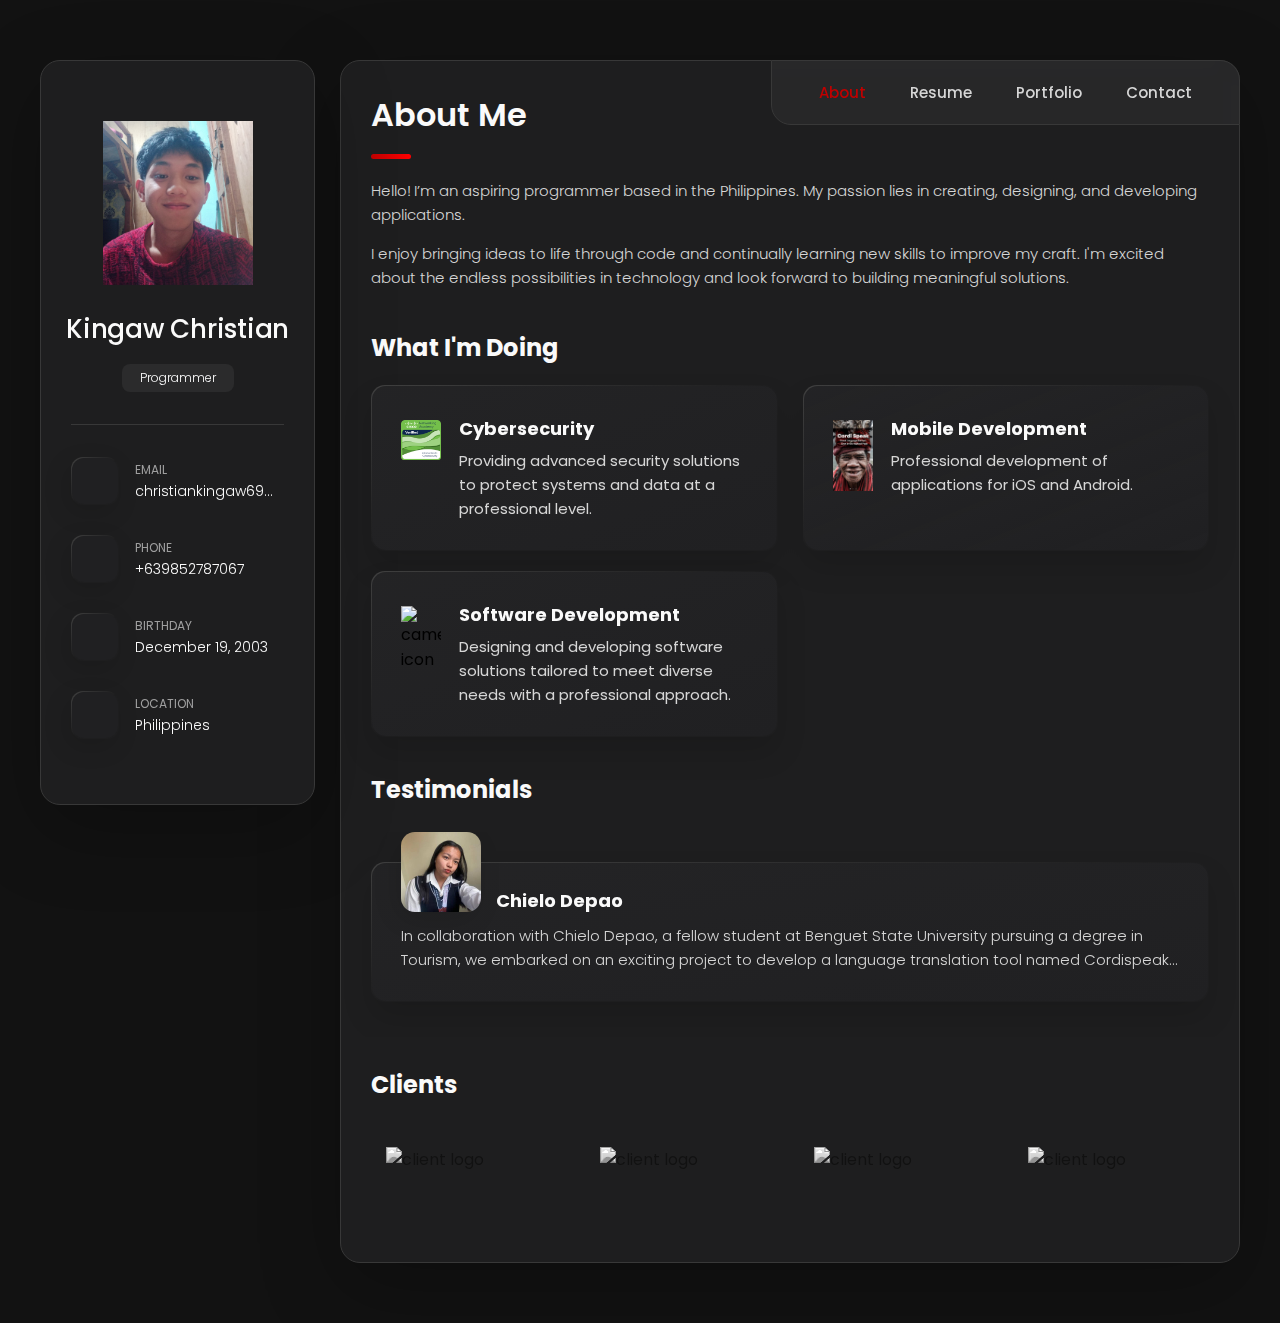
==== about_me.html @ 896e009c "Edit" ====
<!DOCTYPE html>
<html lang="en">

<head>
  <meta charset="UTF-8">
  <meta http-equiv="X-UA-Compatible" content="IE=edge">
  <meta name="viewport" content="width=device-width, initial-scale=1.0">
  <title>vCard - Personal Portfolio</title>

  <!--
    - favicon
  -->
  <link rel="shortcut icon" href="images/icon/pirate.png" type="image/x-icon">

  <!--
    - custom css link
  -->
  <link rel="stylesheet" href="/css/about_me.css">

  <!--
    - google font link
  -->
  <link rel="preconnect" href="https://fonts.googleapis.com">
  <link rel="preconnect" href="https://fonts.gstatic.com" crossorigin>
  <link href="https://fonts.googleapis.com/css2?family=Poppins:wght@300;400;500;600&display=swap" rel="stylesheet">
</head>

<body>

  <!--
    - #MAIN
  -->

  <main>

    <!--
      - #SIDEBAR
    -->

    <aside class="sidebar" data-sidebar>

      <div class="sidebar-info">

        <figure class="avatar-box">
          <img src="/images/profile/asdf.jpg" alt="Richard hanrick" width="80">
        </figure>

        <div class="info-content">
          <h1 class="name" title="Richard hanrick">Kingaw Christian</h1>

          <p class="title">Programmer</p>
        </div>

        <button class="info_more-btn" data-sidebar-btn>
          <span>Show Contacts</span>

          <ion-icon name="chevron-down"></ion-icon>
        </button>

      </div>

      <div class="sidebar-info_more">

        <div class="separator"></div>

        <ul class="contacts-list">

          <li class="contact-item">

            <div class="icon-box">
              <ion-icon name="mail-outline"></ion-icon>
            </div>

            <div class="contact-info">
              <p class="contact-title">Email</p>

              <a href="mailto:richard@example.com" class="contact-link">christiankingaw69@gmail.com</a>
            </div>

          </li>

          <li class="contact-item">

            <div class="icon-box">
              <ion-icon name="phone-portrait-outline"></ion-icon>
            </div>

            <div class="contact-info">
              <p class="contact-title">Phone</p>

              <a href="tel:+12133522795" class="contact-link">+639852787067</a>
            </div>

          </li>

          <li class="contact-item">

            <div class="icon-box">
              <ion-icon name="calendar-outline"></ion-icon>
            </div>

            <div class="contact-info">
              <p class="contact-title">Birthday</p>

              <time datetime="1982-06-23">December 19, 2003</time>
            </div>

          </li>

          <li class="contact-item">

            <div class="icon-box">
              <ion-icon name="location-outline"></ion-icon>
            </div>

            <div class="contact-info">
              <p class="contact-title">Location</p>

              <address>Philippines</address>
            </div>

          </li>

        </ul>

        <div class="separator"></div>

        <ul class="social-list">

          <li class="social-item">
            <a href="#" class="social-link">
              <ion-icon name="logo-facebook"></ion-icon>
            </a>
          </li>

          <li class="social-item">
            <a href="#" class="social-link">
              <ion-icon name="logo-twitter"></ion-icon>
            </a>
          </li>

          <li class="social-item">
            <a href="#" class="social-link">
              <ion-icon name="logo-instagram"></ion-icon>
            </a>
          </li>

        </ul>

      </div>

    </aside>





    <!--
      - #main-content
    -->

    <div class="main-content">

      <!--
        - #NAVBAR
      -->

      <nav class="navbar">

        <ul class="navbar-list">

          <li class="navbar-item">
            <button class="navbar-link  active" data-nav-link>About</button>
          </li>

          <li class="navbar-item">
            <button class="navbar-link" data-nav-link>Resume</button>
          </li>

          <li class="navbar-item">
            <button class="navbar-link" data-nav-link>Portfolio</button>
          </li>

          <li class="navbar-item">
            <button class="navbar-link" data-nav-link>Contact</button>
          </li>

        </ul>

      </nav>





      <!--
        - #ABOUT
      -->

      <article class="about  active" data-page="about">

        <header>
          <h2 class="h2 article-title">About me</h2>
        </header>

        <section class="about-text">
          <p>
            Hello! I’m an aspiring programmer based in the Philippines. My passion lies in creating, designing, and developing applications. 
          </p>

          <p>
            I enjoy bringing ideas to life through code and continually learning new skills to improve my craft. I'm excited about the endless possibilities in technology and look forward to building meaningful solutions.
          </p>
        </section>


        <!--
          - service
        -->

        <section class="service">

          <h3 class="h3 service-title">What i'm doing</h3>

          <ul class="service-list">

            <li class="service-item">

              <div class="service-icon-box">
                <img src="/images/icon/about/introduction_to_cybersecurity_16.png" alt="Cybersecurity icon" width="40">
              </div>
            
              <div class="service-content-box">
                <h4 class="h4 service-item-title">Cybersecurity</h4>
            
                <p class="service-item-text">
                  Providing advanced security solutions to protect systems and data at a professional level.
                </p>
              </div>
            
            </li>
            

            <li class="service-item">

              <div class="service-icon-box">
                <img src="/images/icon/about/Cordigo.jpg" alt="mobile app icon" width="40">
              </div>

              <div class="service-content-box">
                <h4 class="h4 service-item-title">Mobile Development</h4>

                <p class="service-item-text">
                  Professional development of applications for iOS and Android.
                </p>
              </div>

            </li>

            <li class="service-item">

              <div class="service-icon-box">
                <img src="./assets/images/icon-photo.svg" alt="camera icon" width="40">
              </div>

              <div class="service-content-box">
                <h4 class="h4 service-item-title">Software Development</h4>

                <p class="service-item-text">
                  Designing and developing software solutions tailored to meet diverse needs with a professional approach.
                </p>
                </p>
              </div>

            </li>

          </ul>

        </section>


        <!--
          - testimonials
        -->

        <section class="testimonials">

          <h3 class="h3 testimonials-title">Testimonials</h3>

          <ul class="testimonials-list has-scrollbar">

            <li class="testimonials-item">
              <div class="content-card" data-testimonials-item>

                <figure class="testimonials-avatar-box">
                  <img src="/images/icon/testimonials/chielo.jpg" alt="Chielo Depao" width="60" data-testimonials-avatar>
                </figure>

                <h4 class="h4 testimonials-item-title" data-testimonials-title>Chielo Depao</h4>

                <div class="testimonials-text" data-testimonials-text>
                  <p>
                    In collaboration with Chielo Depao, a fellow student at Benguet State University pursuing a degree in Tourism, we embarked on an exciting project to develop a language translation tool named Cordispeak. This innovative tool aims to facilitate seamless communication between locals and tourists in the Cordillera region, fostering cultural exchange and understanding.
                  </p>
                  <p><strong>Our Focus: The User Interface</strong></p>
                <p>As part of this collaborative effort, we concentrated on designing the user interface (UI) of Cordispeak. The UI is the visual aspect of the application that users interact with. Our goal was to create a clean, intuitive, and visually appealing interface that would make the translation process as smooth as possible.</p>
                </div>

              </div>
            </li>

          </ul>

        </section>


        <!--
          - testimonials modal
        -->

        <div class="modal-container" data-modal-container>

          <div class="overlay" data-overlay></div>

          <section class="testimonials-modal">

            <button class="modal-close-btn" data-modal-close-btn>
              <ion-icon name="close-outline"></ion-icon>
            </button>

            <div class="modal-img-wrapper">
              <figure class="modal-avatar-box">
                <img src="./assets/images/avatar-1.png" alt="Daniel lewis" width="80" data-modal-img>
              </figure>

              <img" alt="quote icon">
            </div>

            <div class="modal-content">

              <h4 class="h3 modal-title" data-modal-title>Daniel lewis</h4>

              <time datetime="2024">2024</time>

              <div data-modal-text>
                <p>
                  In collaboration with Chielo Depao, a fellow student at Benguet State University pursuing a degree in Tourism, we embarked on an exciting project to develop a language translation tool named Cordispeak. This innovative tool aims to facilitate seamless communication between locals and tourists in the Cordillera region, fostering cultural exchange and understanding.
                </p>
                <p><strong>Our Focus: The User Interface</strong></p>
              <p>As part of this collaborative effort, we concentrated on designing the user interface (UI) of Cordispeak. The UI is the visual aspect of the application that users interact with. Our goal was to create a clean, intuitive, and visually appealing interface that would make the translation process as smooth as possible.
                </p>
              </div>

            </div>

          </section>

        </div>


        <!--
          - clients
        -->

        <section class="clients">

          <h3 class="h3 clients-title">Clients</h3>

          <ul class="clients-list has-scrollbar">

            <li class="clients-item">
              <a href="#">
                <img src="./assets/images/logo-1-color.png" alt="client logo">
              </a>
            </li>

            <li class="clients-item">
              <a href="#">
                <img src="./assets/images/logo-2-color.png" alt="client logo">
              </a>
            </li>

            <li class="clients-item">
              <a href="#">
                <img src="./assets/images/logo-3-color.png" alt="client logo">
              </a>
            </li>

            <li class="clients-item">
              <a href="#">
                <img src="./assets/images/logo-4-color.png" alt="client logo">
              </a>
            </li>

            <li class="clients-item">
              <a href="#">
                <img src="./assets/images/logo-5-color.png" alt="client logo">
              </a>
            </li>

            <li class="clients-item">
              <a href="#">
                <img src="./assets/images/logo-6-color.png" alt="client logo">
              </a>
            </li>

          </ul>

        </section>

      </article>





      <!--
        - #RESUME
      -->

      <article class="resume" data-page="resume">

        <header>
          <h2 class="h2 article-title">Resume</h2>
        </header>

        <section class="timeline">

          <div class="title-wrapper">
            <div class="icon-box">
              <ion-icon name="book-outline"></ion-icon>
            </div>

            <h3 class="h3">Education</h3>
          </div>

          <ol class="timeline-list">

            <li class="timeline-item">

              <h4 class="h4 timeline-item-title">University school of the arts</h4>

              <span>2007 — 2008</span>

              <p class="timeline-text">
                Nemo enims ipsam voluptatem, blanditiis praesentium voluptum delenit atque corrupti, quos dolores et
                quas molestias
                exceptur.
              </p>

            </li>

            <li class="timeline-item">

              <h4 class="h4 timeline-item-title">New york academy of art</h4>

              <span>2006 — 2007</span>

              <p class="timeline-text">
                Ratione voluptatem sequi nesciunt, facere quisquams facere menda ossimus, omnis voluptas assumenda est
                omnis..
              </p>

            </li>

            <li class="timeline-item">

              <h4 class="h4 timeline-item-title">High school of art and design</h4>

              <span>2002 — 2004</span>

              <p class="timeline-text">
                Duis aute irure dolor in reprehenderit in voluptate, quila voluptas mag odit aut fugit, sed consequuntur
                magni dolores
                eos.
              </p>

            </li>

          </ol>

        </section>

        <section class="timeline">

          <div class="title-wrapper">
            <div class="icon-box">
              <ion-icon name="book-outline"></ion-icon>
            </div>

            <h3 class="h3">Experience</h3>
          </div>

          <ol class="timeline-list">

            <li class="timeline-item">

              <h4 class="h4 timeline-item-title">Creative director</h4>

              <span>2015 — Present</span>

              <p class="timeline-text">
                Nemo enim ipsam voluptatem blanditiis praesentium voluptum delenit atque corrupti, quos dolores et qvuas
                molestias
                exceptur.
              </p>

            </li>

            <li class="timeline-item">

              <h4 class="h4 timeline-item-title">Art director</h4>

              <span>2013 — 2015</span>

              <p class="timeline-text">
                Nemo enims ipsam voluptatem, blanditiis praesentium voluptum delenit atque corrupti, quos dolores et
                quas molestias
                exceptur.
              </p>

            </li>

            <li class="timeline-item">

              <h4 class="h4 timeline-item-title">Web designer</h4>

              <span>2010 — 2013</span>

              <p class="timeline-text">
                Nemo enims ipsam voluptatem, blanditiis praesentium voluptum delenit atque corrupti, quos dolores et
                quas molestias
                exceptur.
              </p>

            </li>

          </ol>

        </section>

        <section class="skill">

          <h3 class="h3 skills-title">My skills</h3>

          <ul class="skills-list content-card">

            <li class="skills-item">

              <div class="title-wrapper">
                <h5 class="h5">Web design</h5>
                <data value="80">80%</data>
              </div>

              <div class="skill-progress-bg">
                <div class="skill-progress-fill" style="width: 80%;"></div>
              </div>

            </li>

            <li class="skills-item">

              <div class="title-wrapper">
                <h5 class="h5">Graphic design</h5>
                <data value="70">70%</data>
              </div>

              <div class="skill-progress-bg">
                <div class="skill-progress-fill" style="width: 70%;"></div>
              </div>

            </li>

            <li class="skills-item">

              <div class="title-wrapper">
                <h5 class="h5">Branding</h5>
                <data value="90">90%</data>
              </div>

              <div class="skill-progress-bg">
                <div class="skill-progress-fill" style="width: 90%;"></div>
              </div>

            </li>

            <li class="skills-item">

              <div class="title-wrapper">
                <h5 class="h5">WordPress</h5>
                <data value="50">50%</data>
              </div>

              <div class="skill-progress-bg">
                <div class="skill-progress-fill" style="width: 50%;"></div>
              </div>

            </li>

          </ul>

        </section>

      </article>





      <!--
        - #PORTFOLIO
      -->

      <article class="portfolio" data-page="portfolio">

        <header>
          <h2 class="h2 article-title">Portfolio</h2>
        </header>

        <section class="projects">

          <ul class="filter-list">

            <li class="filter-item">
              <button class="active" data-filter-btn>All</button>
            </li>

            <li class="filter-item">
              <button data-filter-btn>Web design</button>
            </li>

            <li class="filter-item">
              <button data-filter-btn>Applications</button>
            </li>

            <li class="filter-item">
              <button data-filter-btn>Web development</button>
            </li>

          </ul>

          <div class="filter-select-box">

            <button class="filter-select" data-select>

              <div class="select-value" data-selecct-value>Select category</div>

              <div class="select-icon">
                <ion-icon name="chevron-down"></ion-icon>
              </div>

            </button>

            <ul class="select-list">

              <li class="select-item">
                <button data-select-item>All</button>
              </li>

              <li class="select-item">
                <button data-select-item>Web design</button>
              </li>

              <li class="select-item">
                <button data-select-item>Applications</button>
              </li>

              <li class="select-item">
                <button data-select-item>Web development</button>
              </li>

            </ul>

          </div>

          <ul class="project-list">

            <li class="project-item  active" data-filter-item data-category="web development">
              <a href="#">

                <figure class="project-img">
                  <div class="project-item-icon-box">
                    <ion-icon name="eye-outline"></ion-icon>
                  </div>

                  <img src="./assets/images/project-1.jpg" alt="finance" loading="lazy">
                </figure>

                <h3 class="project-title">Finance</h3>

                <p class="project-category">Web development</p>

              </a>
            </li>

            <li class="project-item  active" data-filter-item data-category="web development">
              <a href="#">

                <figure class="project-img">
                  <div class="project-item-icon-box">
                    <ion-icon name="eye-outline"></ion-icon>
                  </div>

                  <img src="./assets/images/project-2.png" alt="orizon" loading="lazy">
                </figure>

                <h3 class="project-title">Orizon</h3>

                <p class="project-category">Web development</p>

              </a>
            </li>

            <li class="project-item  active" data-filter-item data-category="web design">
              <a href="#">

                <figure class="project-img">
                  <div class="project-item-icon-box">
                    <ion-icon name="eye-outline"></ion-icon>
                  </div>

                  <img src="./assets/images/project-3.jpg" alt="fundo" loading="lazy">
                </figure>

                <h3 class="project-title">Fundo</h3>

                <p class="project-category">Web design</p>

              </a>
            </li>

            <li class="project-item  active" data-filter-item data-category="applications">
              <a href="#">

                <figure class="project-img">
                  <div class="project-item-icon-box">
                    <ion-icon name="eye-outline"></ion-icon>
                  </div>

                  <img src="./assets/images/project-4.png" alt="brawlhalla" loading="lazy">
                </figure>

                <h3 class="project-title">Brawlhalla</h3>

                <p class="project-category">Applications</p>

              </a>
            </li>

            <li class="project-item  active" data-filter-item data-category="web design">
              <a href="#">

                <figure class="project-img">
                  <div class="project-item-icon-box">
                    <ion-icon name="eye-outline"></ion-icon>
                  </div>

                  <img src="./assets/images/project-5.png" alt="dsm." loading="lazy">
                </figure>

                <h3 class="project-title">DSM.</h3>

                <p class="project-category">Web design</p>

              </a>
            </li>

            <li class="project-item  active" data-filter-item data-category="web design">
              <a href="#">

                <figure class="project-img">
                  <div class="project-item-icon-box">
                    <ion-icon name="eye-outline"></ion-icon>
                  </div>

                  <img src="./assets/images/project-6.png" alt="metaspark" loading="lazy">
                </figure>

                <h3 class="project-title">MetaSpark</h3>

                <p class="project-category">Web design</p>

              </a>
            </li>

            <li class="project-item  active" data-filter-item data-category="web development">
              <a href="#">

                <figure class="project-img">
                  <div class="project-item-icon-box">
                    <ion-icon name="eye-outline"></ion-icon>
                  </div>

                  <img src="./assets/images/project-7.png" alt="summary" loading="lazy">
                </figure>

                <h3 class="project-title">Summary</h3>

                <p class="project-category">Web development</p>

              </a>
            </li>

            <li class="project-item  active" data-filter-item data-category="applications">
              <a href="#">

                <figure class="project-img">
                  <div class="project-item-icon-box">
                    <ion-icon name="eye-outline"></ion-icon>
                  </div>

                  <img src="./assets/images/project-8.jpg" alt="task manager" loading="lazy">
                </figure>

                <h3 class="project-title">Task Manager</h3>

                <p class="project-category">Applications</p>

              </a>
            </li>

            <li class="project-item  active" data-filter-item data-category="web development">
              <a href="#">

                <figure class="project-img">
                  <div class="project-item-icon-box">
                    <ion-icon name="eye-outline"></ion-icon>
                  </div>

                  <img src="./assets/images/project-9.png" alt="arrival" loading="lazy">
                </figure>

                <h3 class="project-title">Arrival</h3>

                <p class="project-category">Web development</p>

              </a>
            </li>

          </ul>

        </section>

      </article>






      <!--
        - #CONTACT
      -->

      <article class="contact" data-page="contact">

        <header>
          <h2 class="h2 article-title">Contact</h2>
        </header>

        <section class="mapbox" data-mapbox>
          <figure>
            <iframe src="https://www.google.com/maps/embed?pb=!1m14!1m12!1m3!1d15262.440844834013!2d120.87429214113155!3d16.99371303896197!2m3!1f0!2f0!3f0!3m2!1i1024!2i768!4f13.1!5e0!3m2!1sen!2sph!4v1736755741388!5m2!1sen!2sph" width="600" height="450" style="border:0;" allowfullscreen="" loading="lazy" referrerpolicy="no-referrer-when-downgrade"></iframe>
          </figure>
        </section>

        <section class="contact-form">

          <h3 class="h3 form-title">Contact Form</h3>

          <form action="#" class="form" data-form>

            <div class="input-wrapper">
              <input type="text" name="fullname" class="form-input" placeholder="Full name" required data-form-input>

              <input type="email" name="email" class="form-input" placeholder="Email address" required data-form-input>
            </div>

            <textarea name="message" class="form-input" placeholder="Your Message" required data-form-input></textarea>

            <button class="form-btn" type="submit" disabled data-form-btn>
              <ion-icon name="paper-plane"></ion-icon>
              <span>Send Message</span>
            </button>

          </form>

        </section>

      </article>

    </div>

  </main>






  <!--
    - custom js link
  -->
  <script src="/js/scripts.js"></script>

  <!--
    - ionicon link
  -->
  <script type="module" src="https://unpkg.com/ionicons@5.5.2/dist/ionicons/ionicons.esm.js"></script>
  <script nomodule src="https://unpkg.com/ionicons@5.5.2/dist/ionicons/ionicons.js"></script>

</body>

</html>
---- css/about_me.css ----
:root {

/* COLORS */

  /* gradient */

  --bg-gradient-onyx: linear-gradient(
    to bottom right, 
    hsl(240, 1%, 25%) 3%, 
    hsl(0, 0%, 19%) 97%
  );
  --bg-gradient-jet: linear-gradient(
    to bottom right, 
    hsla(240, 1%, 18%, 0.251) 0%, 
    hsla(240, 2%, 11%, 0) 100%
  ), hsl(240, 2%, 13%);
  --bg-gradient-yellow-1: linear-gradient(
    to bottom right, 
    hsl(45, 100%, 71%) 0%, 
    hsla(36, 100%, 69%, 0) 50%
  );
  --bg-gradient-yellow-2: linear-gradient(
    135deg, 
    hsla(45, 100%, 71%, 0.251) 0%, 
    hsla(35, 100%, 68%, 0) 59.86%
  ), hsl(240, 2%, 13%);
  --border-gradient-onyx: linear-gradient(
    to bottom right, 
    hsl(0, 0%, 25%) 0%, 
    hsla(0, 0%, 25%, 0) 50%
  );
  --text-gradient-red: linear-gradient(
    to right, 
    #c00000, 
    #ff0000
  );

  /* solid */

  --jet: hsl(0, 0%, 22%);
  --onyx: hsl(240, 1%, 17%);
  --eerie-black-1: hsl(240, 2%, 13%);
  --eerie-black-2: hsl(240, 2%, 12%);
  --smoky-black: hsl(0, 0%, 7%);
  --white-1: hsl(0, 0%, 100%);
  --white-2: hsl(0, 0%, 98%);
  --guardsman-red: #c00000;
  --vegas-gold: hsl(45, 54%, 58%);
  --light-gray: hsl(0, 0%, 84%);
  --light-gray-70: hsla(0, 0%, 84%, 0.7);
  --bittersweet-shimmer: hsl(0, 43%, 51%);

/* TYPOGRAPHY */
  /* font-family */
  --ff-poppins: 'Poppins', sans-serif;

  /* font-size */
  --fs-1: 24px;
  --fs-2: 18px;
  --fs-3: 17px;
  --fs-4: 16px;
  --fs-5: 15px;
  --fs-6: 14px;
  --fs-7: 13px;
  --fs-8: 11px;

  /* font-weight */
  --fw-300: 300;
  --fw-400: 400;
  --fw-500: 500;
  --fw-600: 600;

 /* SHADOW */
  
  --shadow-1: -4px 8px 24px hsla(0, 0%, 0%, 0.25);
  --shadow-2: 0 16px 30px hsla(0, 0%, 0%, 0.25);
  --shadow-3: 0 16px 40px hsla(0, 0%, 0%, 0.25);
  --shadow-4: 0 25px 50px hsla(0, 0%, 0%, 0.15);
  --shadow-5: 0 24px 80px hsla(0, 0%, 0%, 0.25);

/* TRANSITION */
  --transition-1: 0.25s ease;
  --transition-2: 0.5s ease-in-out;

}




/* RESET */

*, *::before, *::after {
  margin: 0;
  padding: 0;
  box-sizing: border-box;
}

a { text-decoration: none; }

li { list-style: none; }

img, ion-icon, a, button, time, span { display: block; }

button {
  font: inherit;
  background: none;
  border: none;
  text-align: left;
  cursor: pointer;
}

input, textarea {
  display: block;
  width: 100%;
  background: none;
  font: inherit;
}

::selection {
  background: var(--guardsman-red);
  color: var(--smoky-black);
}

:focus { outline-color: var(--guardsman-red); }

html { font-family: var(--ff-poppins); }

body { background: var(--smoky-black); }





/* REUSED STYLE */

.sidebar,
article {
  background: var(--eerie-black-2);
  border: 1px solid var(--jet);
  border-radius: 20px;
  padding: 15px;
  box-shadow: var(--shadow-1);
  z-index: 1;
}

.separator {
  width: 100%;
  height: 1px;
  background: var(--jet);
  margin: 16px 0;
}

.icon-box {
  position: relative;
  background: var(--border-gradient-onyx);
  width: 30px;
  height: 30px;
  border-radius: 8px;
  display: flex;
  justify-content: center;
  align-items: center;
  font-size: 16px;
  color: var(--guardsman-red);
  box-shadow: var(--shadow-1);
  z-index: 1;
}

.icon-box::before {
  content: "";
  position: absolute;
  inset: 1px;
  background: var(--eerie-black-1);
  border-radius: inherit;
  z-index: -1;
}

.icon-box ion-icon { --ionicon-stroke-width: 35px; }

article { display: none; }

article.active {
  display: block;
  animation: fade 0.5s ease backwards;
}

@keyframes fade {
  0% { opacity: 0; }
  100% { opacity: 1; }
}

.h2,
.h3,
.h4,
.h5 {
  color: var(--white-2);
  text-transform: capitalize;
}

.h2 { font-size: var(--fs-1); }

.h3 { font-size: var(--fs-2); }

.h4 { font-size: var(--fs-4); }

.h5 {
  font-size: var(--fs-7);
  font-weight: var(--fw-500);
}

.article-title {
  position: relative;
  padding-bottom: 7px;
}

.article-title::after {
  content: "";
  position: absolute;
  bottom: 0;
  left: 0;
  width: 30px;
  height: 3px;
  background: var(--text-gradient-red);
  border-radius: 3px;
}

.has-scrollbar::-webkit-scrollbar {
  width: 5px; /* for vertical scrollbar */
  height: 5px; /* for horizontal scrollbar */
}

.has-scrollbar::-webkit-scrollbar-track {
  background: var(--onyx);
  border-radius: 5px;
}

.has-scrollbar::-webkit-scrollbar-thumb {
  background: var(--guardsman-red);
  border-radius: 5px;
}

.has-scrollbar::-webkit-scrollbar-button { width: 20px; }

.content-card {
  position: relative;
  background: var(--border-gradient-onyx);
  padding: 15px;
  padding-top: 45px;
  border-radius: 14px;
  box-shadow: var(--shadow-2);
  cursor: pointer;
  z-index: 1;
}

.content-card::before {
  content: "";
  position: absolute;
  inset: 1px;
  background: var(--bg-gradient-jet);
  border-radius: inherit;
  z-index: -1;
}



/* MAIN */
main {
  margin: 15px 12px;
  margin-bottom: 75px;
  min-width: 259px;
}



/* SIDEBAR */
.sidebar {
  margin-bottom: 15px;
  max-height: 112px;
  overflow: hidden;
  transition: var(--transition-2);
}

.sidebar.active { max-height: 405px; }

.sidebar-info {
  position: relative;
  display: flex;
  justify-content: flex-start;
  align-items: center;
  gap: 15px;
}

.avatar-box {
  background: var(--bg-gradient-onyx);
  border-radius: 20px;
}

.info-content .name {
  color: var(--white-2);
  font-size: var(--fs-3);
  font-weight: var(--fw-500);
  letter-spacing: -0.25px;
  margin-bottom: 10px;
}

.info-content .title {
  color: var(--white-1);
  background: var(--onyx);
  font-size: var(--fs-8);
  font-weight: var(--fw-300);
  width: max-content;
  padding: 3px 12px;
  border-radius: 8px;
}

.info_more-btn {
  position: absolute;
  top: -15px;
  right: -15px;
  border-radius: 0 15px;
  font-size: 13px;
  color: var(--guardsman-red);
  background: var(--border-gradient-onyx);
  padding: 10px;
  box-shadow: var(--shadow-2);
  transition: var(--transition-1);
  z-index: 1;
}

.info_more-btn::before {
  content: "";
  position: absolute;
  inset: 1px;
  border-radius: inherit;
  background: var(--bg-gradient-jet);
  transition: var(--transition-1);
  z-index: -1;
}

.info_more-btn:hover,
.info_more-btn:focus { background: var(--guardsman-red); }

.info_more-btn:hover::before,
.info_more-btn:focus::before { background: var(--guardsman-red); }

.info_more-btn span { display: none; }

.sidebar-info_more {
  opacity: 0;
  visibility: hidden;
  transition: var(--transition-2);
}

.sidebar.active .sidebar-info_more {
  opacity: 1;
  visibility: visible;
}

.contacts-list {
  display: grid;
  grid-template-columns: 1fr;
  gap: 16px;
}

.contact-item {
  min-width: 100%;
  display: flex;
  align-items: center;
  gap: 16px;
}

.contact-info {
  max-width: calc(100% - 46px);
  width: calc(100% - 46px);
}

.contact-title {
  color: var(--light-gray-70);
  font-size: var(--fs-8);
  text-transform: uppercase;
  margin-bottom: 2px;
}

.contact-info :is(.contact-link, time, address) {
  color: var(--white-2);
  font-size: var(--fs-7);
}

.contact-info address { font-style: normal; }

.social-list {
  display: flex;
  justify-content: flex-start;
  align-items: center;
  gap: 15px;
  padding-bottom: 4px;
  padding-left: 7px;
}

.social-item .social-link {
  color: var(--light-gray-70);
  font-size: 18px;
}


.social-item .social-link:hover { color: var(--light-gray); }



/* NAVBAR */
.navbar {
  position: fixed;
  bottom: 0;
  left: 0;
  width: 100%;
  background: hsla(240, 1%, 17%, 0.75);
  backdrop-filter: blur(10px);
  border: 1px solid var(--jet);
  border-radius: 12px 12px 0 0;
  box-shadow: var(--shadow-2);
  z-index: 5;
}

.navbar-list {
  display: flex;
  flex-wrap: wrap;
  justify-content: center;
  align-items: center;
  padding: 0 10px;
}

.navbar-link {
  color: var(--light-gray);
  font-size: var(--fs-8);
  padding: 20px 7px;
  transition: color var(--transition-1);
}

.navbar-link:hover,
.navbar-link:focus { color: var(--light-gray-70); }

.navbar-link.active { color: var(--guardsman-red); }



/* ABOUT */
.about .article-title { margin-bottom: 15px; }

.about-text {
  color: var(--light-gray);
  font-size: var(--fs-6);
  font-weight: var(--fw-300);
  line-height: 1.6;
}

.about-text p { margin-bottom: 15px; }



/* service */
.service { margin-bottom: 35px; }

.service-title { margin-bottom: 20px; }

.service-list {
  display: grid;
  grid-template-columns: 1fr;
  gap: 20px;
}

.service-item {
  position: relative;
  background: var(--border-gradient-onyx);
  padding: 20px;
  border-radius: 14px;
  box-shadow: var(--shadow-2);
  z-index: 1;
}

.service-item::before {
  content: "";
  position: absolute;
  inset: 1px;
  background: var(--bg-gradient-jet);
  border-radius: inherit;
  z-index: -1;
}

.service-icon-box { margin-bottom: 10px; }

.service-icon-box img { margin: auto; }

.service-content-box { text-align: center; }

.service-item-title { margin-bottom: 7px; }

.service-item-text {
  color: var(--light-gray);
  font-size: var(--fs-6);
  font-weight: var(--fw-3);
  line-height: 1.6;
}


/* testimonials */
.testimonials { margin-bottom: 30px; }

.testimonials-title { margin-bottom: 20px; }

.testimonials-list {
  display: flex;
  justify-content: flex-start;
  align-items: flex-start;
  gap: 15px;
  margin: 0 -15px;
  padding: 25px 15px;
  padding-bottom: 35px;
  overflow-x: auto;
  scroll-behavior: smooth;
  overscroll-behavior-inline: contain;
  scroll-snap-type: inline mandatory;
}

.testimonials-item {
  min-width: 100%;
  scroll-snap-align: center;
}

.testimonials-avatar-box {
  position: absolute;
  top: 0;
  left: 0;
  transform: translate(15px, -25px);
  background: var(--bg-gradient-onyx);
  border-radius: 14px;
  box-shadow: var(--shadow-1);
}

.testimonials-item-title { margin-bottom: 7px; }

.testimonials-text {
  color: var(--light-gray);
  font-size: var(--fs-6);
  font-weight: var(--fw-300);
  line-height: 1.6;
  display: -webkit-box;
  line-clamp: 4;
  -webkit-line-clamp: 4;
  -webkit-box-orient: vertical;
  overflow: hidden;
}
.testimonials-avatar-box img {
  border-radius: 14px;
  object-fit: cover;
}

/* testimonials-modal */
.modal-container {
  position: fixed;
  top: 0;
  left: 0;
  width: 100%;
  height: 100%;
  display: flex;
  justify-content: center;
  align-items: center;
  overflow-y: auto;
  overscroll-behavior: contain;
  z-index: 20;
  pointer-events: none;
  visibility: hidden;
}

.modal-container::-webkit-scrollbar { display: none; }

.modal-container.active {
  pointer-events: all;
  visibility: visible;
}

.overlay {
  position: fixed;
  top: 0;
  left: 0;
  width: 100%;
  height: 100vh;
  background: hsl(0, 0%, 5%);
  opacity: 0;
  visibility: hidden;
  pointer-events: none;
  z-index: 1;
  transition: var(--transition-1);
}

.overlay.active {
  opacity: 0.8;
  visibility: visible;
  pointer-events: all;
}

.testimonials-modal {
  background: var(--eerie-black-2);
  position: relative;
  padding: 15px;
  margin: 15px 12px;
  border: 1px solid var(--jet);
  border-radius: 14px;
  box-shadow: var(--shadow-5);
  transform: scale(1.2);
  opacity: 0;
  transition: var(--transition-1);
  z-index: 2;
}

.modal-container.active .testimonials-modal {
  transform: scale(1);
  opacity: 1;
}

.modal-close-btn {
  position: absolute;
  top: 15px;
  right: 15px;
  background: var(--onyx);
  border-radius: 8px;
  width: 32px;
  height: 32px;
  display: flex;
  justify-content: center;
  align-items: center;
  color: var(--white-2);
  font-size: 18px;
  opacity: 0.7;
}

.modal-close-btn:hover,
.modal-close-btn:focus { opacity: 1; }

.modal-close-btn ion-icon { --ionicon-stroke-width: 50px; }

.modal-avatar-box {
  background: var(--bg-gradient-onyx);
  width: max-content;
  border-radius: 14px;
  margin-bottom: 15px;
  box-shadow: var (--shadow-2);
}

.modal-img-wrapper > img { display: none; }

.modal-title { margin-bottom: 4px; }

.modal-content time {
  font-size: var(--fs-6);
  color: var(--light-gray-70);
  font-weight: var(--fw-300);
  margin-bottom: 10px;
}

.modal-content p {
  color: var(--light-gray);
  font-size: var(--fs-6);
  font-weight: var(--fw-300);
  line-height: 1.6;
}


/* clients */
.clients { margin-bottom: 15px; }

.clients-list {
  display: flex;
  justify-content: flex-start;
  align-items: flex-start;
  gap: 15px;
  margin: 0 -15px;
  padding: 25px;
  padding-bottom: 25px;
  overflow-x: auto;
  scroll-behavior: smooth;
  overscroll-behavior-inline: contain;
  scroll-snap-type: inline mandatory;
  scroll-padding-inline: 25px;
}

.clients-item {
  min-width: 50%;
  scroll-snap-align: start;
}

.clients-item img {
  width: 100%;
  filter: grayscale(1);
  transition: var(--transition-1);
}

.clients-item img:hover { filter: grayscale(0); }



/* RESUME */
.article-title { margin-bottom: 30px; }


/* education and experience */
.timeline { margin-bottom: 30px; }

.timeline .title-wrapper {
  display: flex;
  align-items: center;
  gap: 15px;
  margin-bottom: 25px;
}

.timeline-list {
  font-size: var(--fs-6);
  margin-left: 45px;
}

.timeline-item { position: relative; }

.timeline-item:not(:last-child) { margin-bottom: 20px; }

.timeline-item-title {
  font-size: var(--fs-6);
  line-height: 1.3;
  margin-bottom: 7px;
}

.timeline-list span {
  color: var(--vegas-gold);
  font-weight: var(--fw-400);
  line-height: 1.6;
}

.timeline-item:not(:last-child)::before {
  content: "";
  position: absolute;
  top: -25px;
  left: -30px;
  width: 1px;
  height: calc(100% + 50px);
  background: var(--jet);
}

.timeline-item::after {
  content: "";
  position: absolute;
  top: 5px;
  left: -33px;
  height: 6px;
  width: 6px;
  background: var(--text-gradient-red);
  border-radius: 50%;
  box-shadow: 0 0 0 4px var(--jet);
}

.timeline-text {
  color: var(--light-gray);
  font-weight: var(--fw-300);
  line-height: 1.6;
}


/* skills */
.skills-title { margin-bottom: 20px; }

.skills-list { padding: 20px; }


.skills-item:not(:last-child) { margin-bottom: 15px; }

.skill .title-wrapper {
  display: flex;
  align-items: center;
  gap: 5px;
  margin-bottom: 8px;
}

.skill .title-wrapper data {
  color: var (--light-gray);
  font-size: var(--fs-7);
  font-weight: var (--fw-300);
}

.skill-progress-bg {
  background: var(--jet);
  width: 100%;
  height: 8px;
  border-radius: 10px;
}

.skill-progress-fill {
  background: var(--text-gradient-red);
  height: 100%;
  border-radius: inherit;
}



/* PORTFOLIO */
.filter-list { display: none; }

.filter-select-box {
  position: relative;
  margin-bottom: 25px;
}

.filter-select {
  background: var(--eerie-black-2);
  color: var (--light-gray);
  display: flex;
  justify-content: space-between;
  align-items: center;
  width: 100%;
  padding: 12px 16px;
  border: 1px solid var(--jet);
  border-radius: 14px;
  font-size: var(--fs-6);
  font-weight: var (--fw-300);
}

.filter-select.active .select-icon { transform: rotate(0.5turn); }

.select-list {
  background: var(--eerie-black-2);
  position: absolute;
  top: calc(100% + 6px);
  width: 100%;
  padding: 6px;
  border: 1px solid var(--jet);
  border-radius: 14px;
  z-index: 2;
  opacity: 0;
  visibility: hidden;
  pointer-events: none;
  transition: 0.15s ease-in-out;
}

.filter-select.active + .select-list {
  opacity: 1;
  visibility: visible;
  pointer-events: all;
}

.select-item button {
  background: var(--eerie-black-2);
  color: var(--light-gray);
  font-size: var(--fs-6);
  font-weight: var(--fw-300);
  text-transform: capitalize;
  width: 100%;
  padding: 8px 10px;
  border-radius: 8px;
}

.select-item button:hover { --eerie-black-2: hsl(240, 2%, 20%); }

.project-list {
  display: grid;
  grid-template-columns: 1fr;
  gap: 30px;
  margin-bottom: 10px;
}

.project-item { display: none; }

.project-item.active {
  display: block;
  animation: scaleUp 0.25s ease forwards;
}

@keyframes scaleUp {
  0% { transform: scale(0.5); }
  100% { transform: scale(1); }
}

.project-item > a { width: 100%; }

.project-img {
  position: relative;
  width: 100%;
  height: 200px;
  border-radius: 16px;
  overflow: hidden;
  margin-bottom: 15px;
}

.project-img::before {
  content: "";
  position: absolute;
  top: 0;
  left: 0;
  width: 100%;
  height: 100%;
  background: transparent;
  z-index: 1;
  transition: var(--transition-1);
}

.project-item > a:hover .project-img::before { background: hsla(0, 0%, 0%, 0.5); }

.project-item-icon-box {
  --scale: 0.8;

  background: var(--jet);
  color: var(--guardsman-red);
  position: absolute;
  top: 50%;
  left: 50%;
  transform: translate(-50%, -50%) scale(var(--scale));
  font-size: 20px;
  padding: 18px;
  border-radius: 12px;
  opacity: 0;
  z-index: 1;
  transition: var(--transition-1);
}

.project-item > a:hover .project-item-icon-box {
  --scale: 1;
  opacity: 1;
}

.project-item-icon-box ion-icon { --ionicon-stroke-width: 50px; }

.project-img img {
  width: 100%;
  height: 100%;
  object-fit: cover;
  transition: var(--transition-1);
}

.project-item > a:hover img { transform: scale(1.1); }

.project-title,
.project-category { margin-left: 10px; }

.project-title {
  color: var(--white-2);
  font-size: var(--fs-5);
  font-weight: var(--fw-400);
  text-transform: capitalize;
  line-height: 1.3;
}

.project-category {
  color: var(--light-gray-70);
  font-size: var(--fs-6);
  font-weight: var(--fw-300);
}



/* CONTACT */
.mapbox {
  position: relative;
  height: 250px;
  width: 100%;
  border-radius: 16px;
  margin-bottom: 30px;
  border: 1px solid var(--jet);
  overflow: hidden;
}

.mapbox figure { height: 100%; }

.mapbox iframe {
  width: 100%;
  height: 100%;
  border: none;
  filter: grayscale(1) invert(1);
}

.contact-form { margin-bottom: 10px; }

.form-title { margin-bottom: 20px; }

.input-wrapper {
  display: grid;
  grid-template-columns: 1fr;
  gap: 25px;
  margin-bottom: 25px;
}

.form-input {
  color: var(--white-2);
  font-size: var(--fs-6);
  font-weight: var(--fw-400);
  padding: 13px 20px;
  border: 1px solid var(--jet);
  border-radius: 14px;
  outline: none;
}

.form-input::placeholder { font-weight: var(--fw-500); }

.form-input:focus { border-color: var(--guardsman-red); }

textarea.form-input {
  min-height: 100px;
  height: 120px;
  max-height: 200px;
  resize: vertical;
  margin-bottom: 25px;
}

textarea.form-input::-webkit-resizer { display: none; }

.form-input:focus:invalid { border-color: var(--bittersweet-shimmer); }

.form-btn {
  position: relative;
  width: 100%;
  background: var(--border-gradient-onyx);
  color: var(--guardsman-red);
  display: flex;
  justify-content: center;
  align-items: center;
  gap: 10px;
  padding: 13px 20px;
  border-radius: 14px;
  font-size: var(--fs-6);
  text-transform: capitalize;
  box-shadow: var(--shadow-3);
  z-index: 1;
  transition: var(--transition-1);
}

.form-btn::before {
  content: "";
  position: absolute;
  inset: 1px;
  background: var(--bg-gradient-jet);
  border-radius: inherit;
  z-index: -1;
  transition: var(--transition-1);
}

.form-btn ion-icon { font-size: 16px; }

.form-btn:hover { background: var(--guardsman-red); }

.form-btn:hover::before { background: var(--guardsman-red); }

.form-btn:disabled {
  opacity: 0.7;
  cursor: not-allowed;
}

.form-btn:disabled:hover { background: var(--border-gradient-onyx); }

.form-btn:disabled:hover::before { background: var(--bg-gradient-jet); }



/* RESPONSIVE */
@media (min-width: 450px) {

  /* client */
  .clients-item { min-width: calc(33.33% - 10px); }

  /* #PORTFOLIO, BLOG */
  .project-img { height: auto; }

}

@media (min-width: 580px) {

  /* CUSTOM PROPERTY */
  :root {

    /* typography */
    --fs-1: 32px;
    --fs-2: 24px;
    --fs-3: 26px;
    --fs-4: 18px;
    --fs-6: 15px;
    --fs-7: 15px;
    --fs-8: 12px;

  }

  /* #REUSED STYLE */
  .sidebar, article {
    width: 520px;
    margin-inline: auto;
    padding: 30px;
  }

  .article-title {
    font-weight: var(--fw-600);
    padding-bottom: 15px;
  }

  .article-title::after {
    width: 40px;
    height: 5px;
  }

  .icon-box {
    width: 48px;
    height: 48px;
    border-radius: 12px;
    font-size: 18px;
  }

  /* #MAIN */
  main {
    margin-top: 60px;
    margin-bottom: 100px;
  }

  /* #SIDEBAR */
  .sidebar {
    max-height: 180px;
    margin-bottom: 30px;
  }

  .sidebar.active { max-height: 584px; }

  .sidebar-info { gap: 25px; }

  .avatar-box { border-radius: 30px; }

  .avatar-box img { width: 120px; }

  .info-content .name { margin-bottom: 15px; }

  .info-content .title { padding: 5px 18px; }

  .info_more-btn {
    top: -30px;
    right: -30px;
    padding: 10px 15px;
  }

  .info_more-btn span {
    display: block;
    font-size: var(--fs-8);
  }

  .info_more-btn ion-icon { display: none; }

  .separator { margin: 32px 0; }

  .contacts-list { gap: 20px; }

  .contact-info {
    max-width: calc(100% - 64px);
    width: calc(100% - 64px);
  }

  /* #NAVBAR */
  .navbar { border-radius: 20px 20px 0 0; }

  .navbar-list { gap: 20px; }

  .navbar-link { --fs-8: 14px; }

  /* #ABOUT */
  .about .article-title { margin-bottom: 20px; }

  .about-text { margin-bottom: 40px; }

  /* service */
  .service-item {
    display: flex;
    justify-content: flex-start;
    align-items: flex-start;
    gap: 18px;
    padding: 30px;
  }

  .service-icon-box {
    margin-bottom: 0;
    margin-top: 5px;
  }

  .service-content-box { text-align: left; }

  /* testimonials */
  .testimonials-title { margin-bottom: 25px; }

  .testimonials-list {
    gap: 30px;
    margin: 0 -30px;
    padding: 30px;
    padding-bottom: 35px;
  }

  .content-card {
    padding: 30px;
    padding-top: 25px;
  }

  .testimonials-avatar-box {
    transform: translate(30px, -30px);
    border-radius: 20px;
  }

  .testimonials-avatar-box img { width: 80px; }

  .testimonials-item-title {
    margin-bottom: 10px;
    margin-left: 95px;
  }

  .testimonials-text {
    line-clamp: 2;
    -webkit-line-clamp: 2;
  }

  /* testimonials modal */
  .modal-container { padding: 20px; }

  .testimonials-modal {
    display: flex;
    justify-content: flex-start;
    align-items: stretch;
    gap: 25px;
    padding: 30px;
    border-radius: 20px;
  }

  .modal-img-wrapper {
    display: flex;
    flex-direction: column;
    align-items: center;
  }

  .modal-avatar-box {
    border-radius: 18px;
    margin-bottom: 0;
  }

  .modal-avatar-box img { width: 65px; }

  .modal-img-wrapper > img {
    display: block;
    flex-grow: 1;
    width: 35px;
  }

  /* clients */
  .clients-list {
    gap: 50px;
    margin: 0 -30px;
    padding: 45px;
    scroll-padding-inline: 45px;
  }

  .clients-item { min-width: calc(33.33% - 35px); }

  /* #RESUME */
  .timeline-list { margin-left: 65px; }

  .timeline-item:not(:last-child)::before { left: -40px; }

  .timeline-item::after {
    height: 8px;
    width: 8px;
    left: -43px;
  }

  .skills-item:not(:last-child) { margin-bottom: 25px; }

  /* #PORTFOLIO, BLOG */
  .project-img { border-radius: 16px; }

  /* #CONTACT */
  .mapbox {
    height: 380px;
    border-radius: 18px;
  }

  .input-wrapper {
    gap: 30px;
    margin-bottom: 30px;
  }

  .form-input { padding: 15px 20px; }

  textarea.form-input { margin-bottom: 30px; }

  .form-btn {
    --fs-6: 16px;
    padding: 16px 20px;
  }

  .form-btn ion-icon { font-size: 18px; }

}

@media (min-width: 768px) {

  /* REUSED STYLE */
  .sidebar, article { width: 700px; }

  .has-scrollbar::-webkit-scrollbar-button { width: 100px; }

  /* SIDEBAR */
  .contacts-list {
    grid-template-columns: 1fr 1fr;
    gap: 30px 15px;
  }

  /* NAVBAR */
  .navbar-link { --fs-8: 15px; }

  /* ABOUT */
  /* testimonials modal */
  .testimonials-modal {
    gap: 35px;
    max-width: 680px;
  }

  .modal-avatar-box img { width: 80px; }

  /* PORTFOLIO */
  .article-title { padding-bottom: 20px; }

  .filter-select-box { display: none; }

  .filter-list {
    display: flex;
    justify-content: flex-start;
    align-items: center;
    gap: 25px;
    padding-left: 5px;
    margin-bottom: 30px;
  }

  .filter-item button {
    color: var(--light-gray);
    font-size: var(--fs-5);
    transition: var(--transition-1);
  }

  .filter-item button:hover { color: var(--light-gray-70); }

  .filter-item button.active { color: var(--guardsman-red); }

  /* portfolio and blog grid */
  .project-list { grid-template-columns: 1fr 1fr; }

  /* CONTACT */
  .input-wrapper { grid-template-columns: 1fr 1fr; }

  .form-btn {
    width: max-content;
    margin-left: auto;
  }
  
}

@media (min-width: 1024px) {

  /* CUSTOM PROPERTY */
  :root {

    /* shadow */
    --shadow-1: -4px 8px 24px hsla(0, 0%, 0%, 0.125);
    --shadow-2: 0 16px 30px hsla(0, 0%, 0%, 0.125);
    --shadow-3: 0 16px 40px hsla(0, 0%, 0%, 0.125);

  }

  /* REUSED STYLE */
  .sidebar, article {
    width: 950px;
    box-shadow: var(--shadow-5);
  }

  /* MAIN */
  main { margin-bottom: 60px; }

  .main-content {
    position: relative;
    width: max-content;
    margin: auto;
  }

  /* NAVBAR */
  .navbar {
    position: absolute;
    bottom: auto;
    top: 0;
    left: auto;
    right: 0;
    width: max-content;
    border-radius: 0 20px;
    padding: 0 20px;
    box-shadow: none;
  }

  .navbar-list {
    gap: 30px;
    padding: 0 20px;
  }

  .navbar-link { font-weight: var(--fw-500); }

  /* ABOUT */
  /* service */
  .service-list {
    grid-template-columns: 1fr 1fr;
    gap: 20px 25px;
  }

  /* testimonials */
  .testimonials-item { min-width: calc(50% - 15px); }

  /* clients */
  .clients-item { min-width: calc(25% - 38px); }

  /* PORTFOLIO */
  .project-list { grid-template-columns: repeat(3, 1fr); }

  /* BLOG */
  .blog-banner-box { height: 230px; }

}

@media (min-width: 1250px) {

  /* RESET */
  body::-webkit-scrollbar { width: 20px; }

  body::-webkit-scrollbar-track { background: var(--smoky-black); }

  body::-webkit-scrollbar-thumb {
    border: 5px solid var(--smoky-black);
    background: hsla(0, 0%, 100%, 0.1);
    border-radius: 20px;
    box-shadow: inset 1px 1px 0 hsla(0, 0%, 100%, 0.11),
                inset -1px -1px 0 hsla(0, 0%, 100%, 0.11);
  }

  body::-webkit-scrollbar-thumb:hover { background: hsla(0, 0%, 100%, 0.15); }

  body::-webkit-scrollbar-button { height: 60px; }

  /* REUSED STYLE */
  .sidebar, article { width: auto; }

  article { min-height: 100%; }

  /* MAIN */
  main {
    max-width: 1200px;
    margin-inline: auto;
    display: flex;
    justify-content: center;
    align-items: stretch;
    gap: 25px;
  }

  .main-content {
    min-width: 75%;
    width: 75%;
    margin: 0;
  }

  /* SIDEBAR */
  .sidebar {
    position: sticky;
    top: 60px;
    max-height: max-content;
    height: 100%;
    margin-bottom: 0;
    padding-top: 60px;
    z-index: 1;
  }

  .sidebar-info { flex-direction: column; }

  .avatar-box img { width: 150px; }

  .info-content .name {
    white-space: nowrap;
    text-align: center;
  }

  .info-content .title { margin: auto; }

  .info_more-btn { display: none; }

  .sidebar-info_more {
    opacity: 1;
    visibility: visible;
  }

  .contacts-list { grid-template-columns: 1fr; }

  .contact-info :is(.contact-link) {
    white-space: nowrap;
    overflow: hidden;
    text-overflow: ellipsis;
  }

  .contact-info :is(.contact-link, time, address) {
    --fs-7: 14px;
    font-weight: var(--fw-300);
  }

  .separator:last-of-type {
    margin: 15px 0;
    opacity: 0;
  }

  .social-list { justify-content: center; }

  /* RESUME */
  .timeline-text { max-width: 700px; }

}
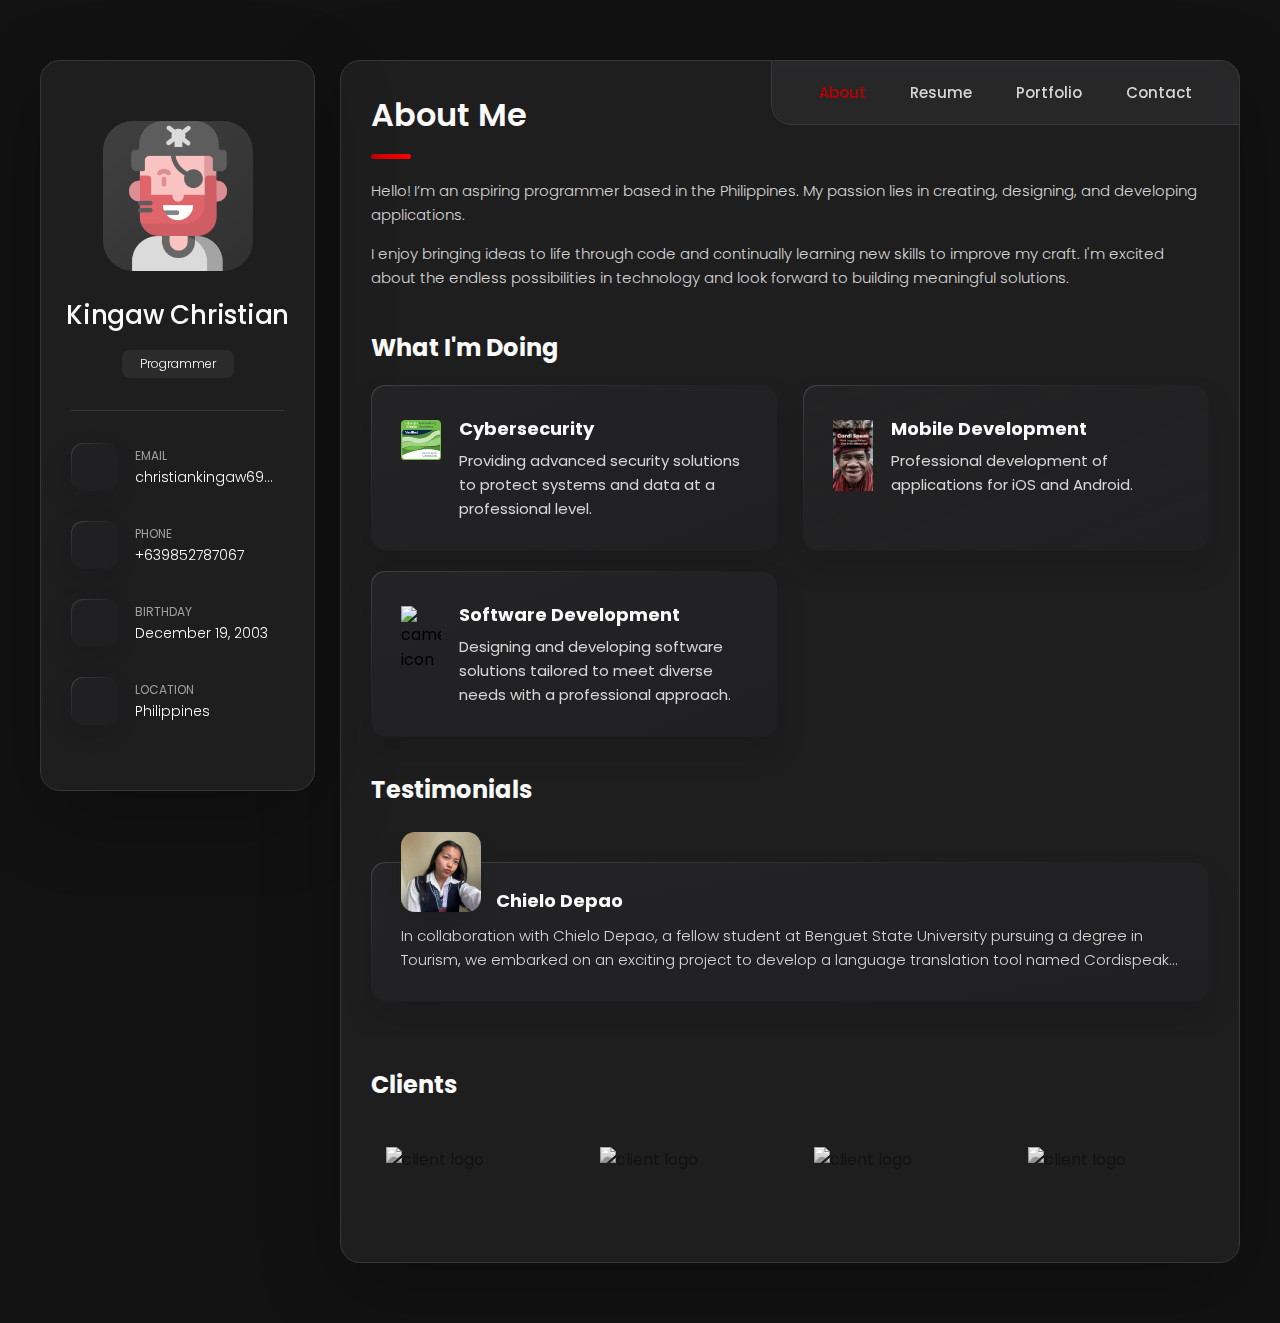
==== commit 7f0fddaf: "update html" ====
--- a/about_me.html
+++ b/about_me.html
@@ -5,17 +5,17 @@
   <meta charset="UTF-8">
   <meta http-equiv="X-UA-Compatible" content="IE=edge">
   <meta name="viewport" content="width=device-width, initial-scale=1.0">
-  <title>vCard - Personal Portfolio</title>
+  <title>Kingaw Christian Portfolio</title>
 
   <!--
-    - favicon
+    - faviconn
   -->
   <link rel="shortcut icon" href="images/icon/pirate.png" type="image/x-icon">
 
   <!--
     - custom css link
   -->
-  <link rel="stylesheet" href="/css/about_me.css">
+  <link rel="stylesheet" href="css/about_me.css">
 
   <!--
     - google font link
@@ -42,11 +42,11 @@
       <div class="sidebar-info">
 
         <figure class="avatar-box">
-          <img src="/images/profile/asdf.jpg" alt="Richard hanrick" width="80">
+          <img src="images/icon/pirate.png" alt="Kingaw Christian" width="80">
         </figure>
 
         <div class="info-content">
-          <h1 class="name" title="Richard hanrick">Kingaw Christian</h1>
+          <h1 class="name" title="Kingaw Christian">Kingaw Christian</h1>
 
           <p class="title">Programmer</p>
         </div>
@@ -227,7 +227,7 @@
             <li class="service-item">
 
               <div class="service-icon-box">
-                <img src="/images/icon/about/introduction_to_cybersecurity_16.png" alt="Cybersecurity icon" width="40">
+                <img src="images/icon/about/introduction_to_cybersecurity_16.png" alt="Cybersecurity icon" width="40">
               </div>
             
               <div class="service-content-box">
@@ -244,7 +244,7 @@
             <li class="service-item">
 
               <div class="service-icon-box">
-                <img src="/images/icon/about/Cordigo.jpg" alt="mobile app icon" width="40">
+                <img src="images/icon/about/Cordigo.jpg" alt="mobile app icon" width="40">
               </div>
 
               <div class="service-content-box">
@@ -293,7 +293,7 @@
               <div class="content-card" data-testimonials-item>
 
                 <figure class="testimonials-avatar-box">
-                  <img src="/images/icon/testimonials/chielo.jpg" alt="Chielo Depao" width="60" data-testimonials-avatar>
+                  <img src="images/icon/testimonials/chielo.jpg" alt="Chielo Depao" width="60" data-testimonials-avatar>
                 </figure>
 
                 <h4 class="h4 testimonials-item-title" data-testimonials-title>Chielo Depao</h4>
@@ -330,7 +330,7 @@
 
             <div class="modal-img-wrapper">
               <figure class="modal-avatar-box">
-                <img src="./assets/images/avatar-1.png" alt="Daniel lewis" width="80" data-modal-img>
+                <img src="images/icon/testimonials/chielo.jpg" alt="Chielo Depao" width="80" data-modal-img>
               </figure>
 
               <img" alt="quote icon">
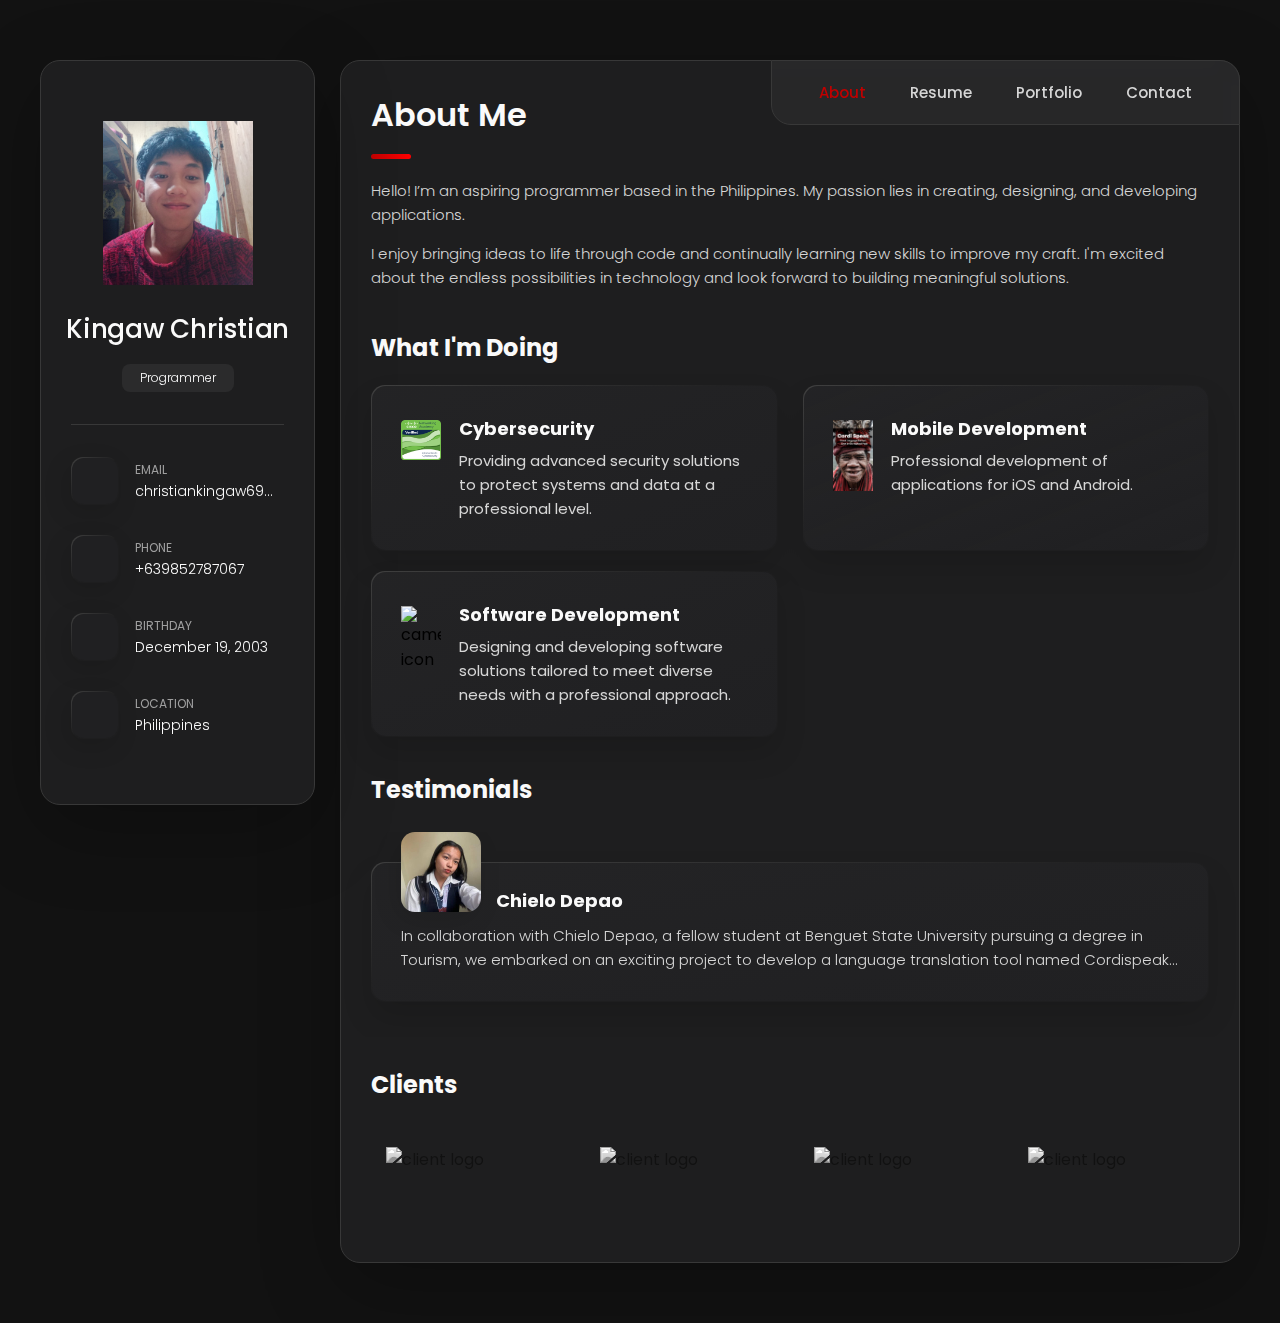
==== commit 42ea2395: "Update about_me.html" ====
--- a/about_me.html
+++ b/about_me.html
@@ -42,7 +42,7 @@
       <div class="sidebar-info">
 
         <figure class="avatar-box">
-          <img src="images/icon/pirate.png" alt="Kingaw Christian" width="80">
+          <img src="images/profile/asdf.jpg" alt="Kingaw Christian" width="80">
         </figure>
 
         <div class="info-content">
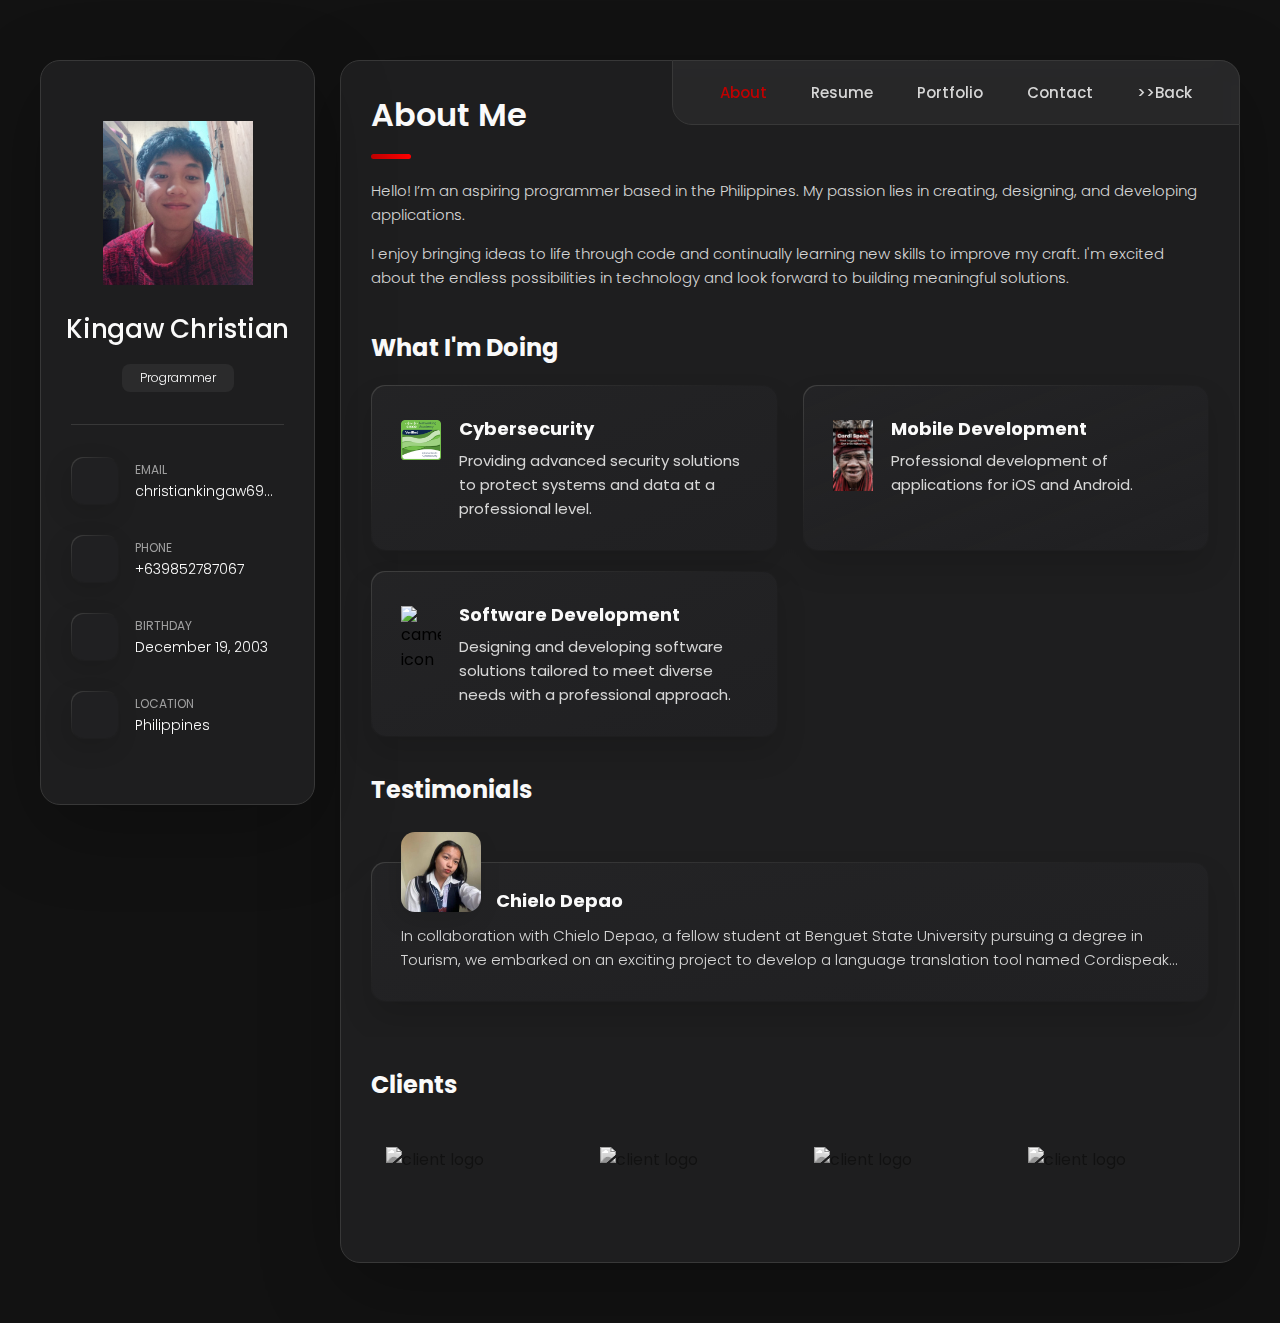
==== commit 80f283c2: "update" ====
--- a/about_me.html
+++ b/about_me.html
@@ -185,6 +185,9 @@
             <button class="navbar-link" data-nav-link>Contact</button>
           </li>
 
+          <li class="navbar-item">
+            <button class="navbar-link"  onclick="location.href='index.html'">>>Back</button>
+          </li>
         </ul>
 
       </nav>
@@ -260,7 +263,7 @@
             <li class="service-item">
 
               <div class="service-icon-box">
-                <img src="./assets/images/icon-photo.svg" alt="camera icon" width="40">
+                <img src="images/icon/about/Software Development.jpg" alt="camera icon" width="40">
               </div>
 
               <div class="service-content-box">
@@ -370,13 +373,13 @@
 
             <li class="clients-item">
               <a href="#">
-                <img src="./assets/images/logo-1-color.png" alt="client logo">
+                <img src="images/icon/Clients/MPSU_logo.png" alt="client logo">
               </a>
             </li>
 
             <li class="clients-item">
               <a href="#">
-                <img src="./assets/images/logo-2-color.png" alt="client logo">
+                <img src="images/icon/Clients/BSU_logo.png  " alt="client logo">
               </a>
             </li>
 
@@ -438,9 +441,78 @@
 
             <li class="timeline-item">
 
-              <h4 class="h4 timeline-item-title">University school of the arts</h4>
-
-              <span>2007 — 2008</span>
+              <h4 class="h4 timeline-item-title">Mountain Province State University</h4>
+
+              <span>Current</span>
+
+              <p class="timeline-text">
+                I am currently enrolled in Mountain Province State University, pursuing a Bachelor of Science in Information Technology (BSIT).
+              </p>
+
+            </li>
+
+            <li class="timeline-item">
+
+              <h4 class="h4 timeline-item-title">Otucan Bila Senior High School</h4>
+
+              <span>2006 — 2007</span>
+
+              <p class="timeline-text">
+                Ratione voluptatem sequi nesciunt, facere quisquams facere menda ossimus, omnis voluptas assumenda est
+                omnis..
+              </p>
+
+            </li>
+
+            <li class="timeline-item">
+
+              <h4 class="h4 timeline-item-title">Banao National High School</h4>
+
+              <span>2002 — 2004</span>
+
+              <p class="timeline-text">
+                Duis aute irure dolor in reprehenderit in voluptate, quila voluptas mag odit aut fugit, sed consequuntur
+                magni dolores
+                eos.
+              </p>
+
+            </li>
+
+          </ol>
+
+        </section>
+
+        <section class="timeline">
+
+          <div class="title-wrapper">
+            <div class="icon-box">
+              <ion-icon name="book-outline"></ion-icon>
+            </div>
+
+            <h3 class="h3">Experience</h3>
+          </div>
+
+          <ol class="timeline-list">
+
+            <li class="timeline-item">
+
+              <h4 class="h4 timeline-item-title">Creative director</h4>
+
+              <span>2015 — Present</span>
+
+              <p class="timeline-text">
+                Nemo enim ipsam voluptatem blanditiis praesentium voluptum delenit atque corrupti, quos dolores et qvuas
+                molestias
+                exceptur.
+              </p>
+
+            </li>
+
+            <li class="timeline-item">
+
+              <h4 class="h4 timeline-item-title">Art director</h4>
+
+              <span>2013 — 2015</span>
 
               <p class="timeline-text">
                 Nemo enims ipsam voluptatem, blanditiis praesentium voluptum delenit atque corrupti, quos dolores et
@@ -452,66 +524,9 @@
 
             <li class="timeline-item">
 
-              <h4 class="h4 timeline-item-title">New york academy of art</h4>
-
-              <span>2006 — 2007</span>
-
-              <p class="timeline-text">
-                Ratione voluptatem sequi nesciunt, facere quisquams facere menda ossimus, omnis voluptas assumenda est
-                omnis..
-              </p>
-
-            </li>
-
-            <li class="timeline-item">
-
-              <h4 class="h4 timeline-item-title">High school of art and design</h4>
-
-              <span>2002 — 2004</span>
-
-              <p class="timeline-text">
-                Duis aute irure dolor in reprehenderit in voluptate, quila voluptas mag odit aut fugit, sed consequuntur
-                magni dolores
-                eos.
-              </p>
-
-            </li>
-
-          </ol>
-
-        </section>
-
-        <section class="timeline">
-
-          <div class="title-wrapper">
-            <div class="icon-box">
-              <ion-icon name="book-outline"></ion-icon>
-            </div>
-
-            <h3 class="h3">Experience</h3>
-          </div>
-
-          <ol class="timeline-list">
-
-            <li class="timeline-item">
-
-              <h4 class="h4 timeline-item-title">Creative director</h4>
-
-              <span>2015 — Present</span>
-
-              <p class="timeline-text">
-                Nemo enim ipsam voluptatem blanditiis praesentium voluptum delenit atque corrupti, quos dolores et qvuas
-                molestias
-                exceptur.
-              </p>
-
-            </li>
-
-            <li class="timeline-item">
-
-              <h4 class="h4 timeline-item-title">Art director</h4>
-
-              <span>2013 — 2015</span>
+              <h4 class="h4 timeline-item-title">Web designer</h4>
+
+              <span>2010 — 2013</span>
 
               <p class="timeline-text">
                 Nemo enims ipsam voluptatem, blanditiis praesentium voluptum delenit atque corrupti, quos dolores et
@@ -521,20 +536,6 @@
 
             </li>
 
-            <li class="timeline-item">
-
-              <h4 class="h4 timeline-item-title">Web designer</h4>
-
-              <span>2010 — 2013</span>
-
-              <p class="timeline-text">
-                Nemo enims ipsam voluptatem, blanditiis praesentium voluptum delenit atque corrupti, quos dolores et
-                quas molestias
-                exceptur.
-              </p>
-
-            </li>
-
           </ol>
 
         </section>
@@ -901,7 +902,7 @@
   <!--
     - custom js link
   -->
-  <script src="/js/scripts.js"></script>
+  <script src="js/scripts.js"></script>
 
   <!--
     - ionicon link
